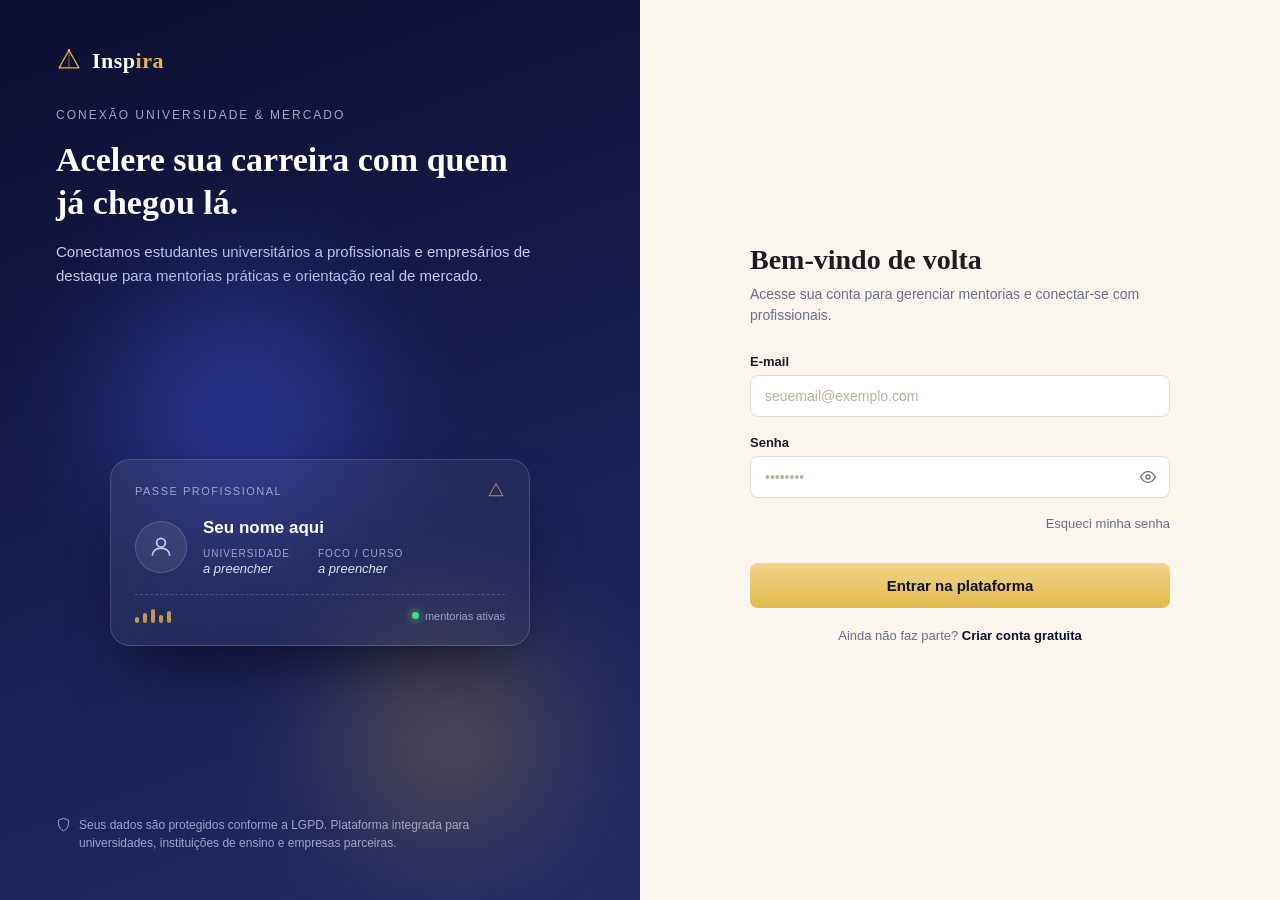
==== index.html @ ce5741e1 "Primeiro commit" ====
<!DOCTYPE html>
<html lang="pt-BR">
<head>
<meta charset="UTF-8">
<meta name="viewport" content="width=device-width, initial-scale=1.0">
<title>Inspira — Mentoria e Conexão com o Mercado</title>
<link rel="stylesheet" href="style.css">
</head>
<body>

<div class="screen">
  <!-- Painel esquerdo -->
  <div class="panel-left" id="panelLeft">
    <div class="brand">
      <svg class="brand-mark" viewBox="0 0 34 34" fill="none">
        <path d="M17 3L30 26H4L17 3Z" stroke="#E0B84A" stroke-width="1.6" stroke-linejoin="round"/>
        <path d="M17 3V26" stroke="#E0B84A" stroke-width="1.2" opacity="0.6"/>
        <circle cx="17" cy="3" r="1.6" fill="#E0B84A"/>
      </svg>
      <span class="brand-name">Insp<em>ira</em></span>
    </div>

    <div class="hero-copy">
      <p class="eyebrow">Conexão Universidade & Mercado</p>
      <h1>Acelere sua carreira com quem já chegou lá.</h1>
      <p>Conectamos estudantes universitários a profissionais e empresários de destaque para mentorias práticas e orientação real de mercado.</p>
    </div>

    <div class="card-stage" id="cardStage">
      <div class="blob blob-a"></div>
      <div class="blob blob-b"></div>
      <div class="id-card" id="idCard">
        <div class="id-top-row id-card-top">
          <span class="id-tag">Passe Profissional</span>
          <svg class="id-mark" viewBox="0 0 34 34" fill="none">
            <path d="M17 3L30 26H4L17 3Z" stroke="#E0B84A" stroke-width="1.8" stroke-linejoin="round"/>
          </svg>
        </div>
        <div class="id-body">
          <div class="id-avatar">
            <svg viewBox="0 0 24 24" fill="none"><circle cx="12" cy="8" r="4" stroke="#C7CCEA" stroke-width="1.6"/><path d="M4 20c0-4.4 3.6-7 8-7s8 2.6 8 7" stroke="#C7CCEA" stroke-width="1.6"/></svg>
          </div>
          <div class="id-info">
            <p class="id-name">Seu nome aqui</p>
            <div class="id-row">
              <div>
                <p class="id-field-label">Universidade</p>
                <p class="id-field-value">a preencher</p>
              </div>
              <div>
                <p class="id-field-label">Foco / Curso</p>
                <p class="id-field-value">a preencher</p>
              </div>
            </div>
          </div>
        </div>
        <hr class="id-divider">
        <div class="id-bottom">
          <div class="id-bars">
            <span style="height:6px;"></span><span style="height:10px;"></span>
            <span style="height:14px;"></span><span style="height:8px;"></span>
            <span style="height:12px;"></span>
          </div>
          <div class="id-status"><i></i> mentorias ativas</div>
        </div>
      </div>
    </div>

    <div class="privacy-note">
      <svg width="15" height="15" viewBox="0 0 24 24" fill="none"><path d="M12 2L4 5v6c0 5 3.4 9 8 11 4.6-2 8-6 8-11V5l-8-3Z" stroke="#9EA4C8" stroke-width="1.5"/></svg>
      <span>Seus dados são protegidos conforme a LGPD. Plataforma integrada para universidades, instituições de ensino e empresas parceiras.</span>
    </div>
  </div>

  <!-- Painel direito -->
  <div class="panel-right">
    <div class="form-wrap">

      <!-- Login -->
      <div class="form-panel active" id="panelLogin">
        <h2 class="title">Bem-vindo de volta</h2>
        <p class="subtitle">Acesse sua conta para gerenciar mentorias e conectar-se com profissionais.</p>

        <div class="field">
          <label for="loginEmail">E-mail</label>
          <input type="email" id="loginEmail" placeholder="seuemail@exemplo.com">
        </div>

        <div class="field">
          <label for="loginPass">Senha</label>
          <div class="input-wrap">
            <input type="password" id="loginPass" placeholder="••••••••">
            <button type="button" class="toggle-pass" data-target="loginPass" title="Mostrar/ocultar senha">
              <svg class="eye-icon" width="16" height="16" viewBox="0 0 24 24" fill="none" stroke="currentColor" stroke-width="2">
                <path d="M1 12s4-8 11-8 11 8 11 8-4 8-11 8-11-8-11-8z"/><circle cx="12" cy="12" r="3"/>
              </svg>
            </button>
          </div>
        </div>

        <div class="row-between">
          <a class="link-muted" id="goForgot">Esqueci minha senha</a>
        </div>

        <button class="btn-primary" type="button">Entrar na plataforma</button>

        <p class="switch-line">Ainda não faz parte? <a id="goSignup">Criar conta gratuita</a></p>
      </div>

      <!-- Cadastro -->
      <div class="form-panel" id="panelSignup">
        <h2 class="title">Junte-se ao ecossistema</h2>
        <p class="subtitle">Inicie sua jornada de mentoria com líderes e especialistas do mercado.</p>

        <div class="field">
          <label for="signupName">Nome completo</label>
          <input type="text" id="signupName" placeholder="Como você deseja ser chamado">
          <p class="help-text" id="nameHelp">Informe seu nome e sobrenome.</p>
        </div>

        <div class="field-grid">
          <div class="field">
            <label for="signupUni">Universidade / Instituição</label>
            <input type="text" id="signupUni" placeholder="Ex: USP / FIAP">
          </div>
          <div class="field">
            <label for="signupCurso">Curso</label>
            <input type="text" id="signupCurso" placeholder="Ex: Engenharia">
          </div>
        </div>

        <div class="field-grid">
          <div class="field">
            <label for="signupEmail">E-mail</label>
            <input type="email" id="signupEmail" placeholder="seuemail@exemplo.com">
          </div>
          <div class="field">
            <label for="signupPhone">WhatsApp</label>
            <input type="tel" id="signupPhone" placeholder="(11) 91234-5678">
          </div>
        </div>

        <div class="field">
          <label for="signupPass">Senha</label>
          <div class="input-wrap">
            <input type="password" id="signupPass" placeholder="Crie uma senha segura">
            <button type="button" class="toggle-pass" data-target="signupPass" title="Mostrar/ocultar senha">
              <svg class="eye-icon" width="16" height="16" viewBox="0 0 24 24" fill="none" stroke="currentColor" stroke-width="2">
                <path d="M1 12s4-8 11-8 11 8 11 8-4 8-11 8-11-8-11-8z"/><circle cx="12" cy="12" r="3"/>
              </svg>
            </button>
          </div>
          <p class="help-text" id="passHelp">A senha deve ter 8 dígitos, contendo pelo menos um número e uma letra maiúscula.</p>
        </div>

        <button class="btn-primary" id="signupSubmit" type="button">Cadastrar e começar</button>

        <p class="switch-line">Já possui cadastro? <a id="goLogin">Entrar</a></p>
      </div>

      <!-- Multifator via WhatsApp (MFA) -->
      <div class="form-panel" id="panelMFA">
        <h2 class="title">Verifique seu WhatsApp</h2>
        <p class="subtitle">Enviamos um código de 6 dígitos para o número <strong id="displayPhone"></strong>. Insira-o abaixo para concluir o cadastro.</p>

        <div class="field">
          <label for="mfaCode">Código de verificação</label>
          <input type="text" id="mfaCode" placeholder="000000" maxlength="6" style="text-align: center; letter-spacing: 6px; font-size: 18px; font-weight: bold;">
        </div>

        <button class="btn-primary" id="mfaSubmit" type="button">Validar código</button>

        <p class="switch-line">Não recebeu? <a id="resendCode">Reenviar código</a></p>
        <p class="switch-line" style="margin-top: 10px;"><a id="goBackSignup">Voltar e corrigir número</a></p>
      </div>

      <!-- Esqueci a Senha -->
      <div class="form-panel" id="panelForgot">
        <h2 class="title">Recuperação de Senha</h2>
        <p class="subtitle">Informe o e-mail cadastrado. Enviaremos um link seguro para você redefinir sua senha.</p>

        <div class="field">
          <label for="forgotEmail">E-mail</label>
          <input type="email" id="forgotEmail" placeholder="seuemail@exemplo.com">
        </div>

        <button class="btn-primary" type="button">Enviar link de recuperação</button>

        <p class="switch-line"><a id="goBackLogin">Voltar para o Login</a></p>
      </div>

    </div>
  </div>

</div>

<!-- VLIBRAS -->
<div vw class="enabled">
  <div vw-access-button></div>
  <div vw-plugin-wrapper>
    <div class="plugin-wrapper"></div>
  </div>
</div>
<script src="https://vlibras.gov.br/app/vlibras-plugin.js"></script>
<script>
  new window.VLibras.Widget('https://vlibras.gov.br/app');
</script>

<script src="script.js"></script>
</body>
</html>
---- style.css ----
:root {
  --navy-900: #0c0f2e;
  --navy-800: #12163f;
  --navy-700: #1a2054;
  --gold: #E0B84A;
  --gold-soft: #f0d68a;
  --cream: #faf6ee;
  --cream-dark: #f1ead9;
  --ink: #1c1c22;
  --muted: #6b6f8a;
  --muted-light: #9EA4C8;
  --line: #e7e0d0;
  --field-bg: #ffffff;
  --field-border: #e3ddcd;
  --radius-lg: 20px;
  --radius-md: 12px;
  --radius-sm: 8px;
  --font-serif: Georgia, 'Times New Roman', serif;
  --font-sans: -apple-system, BlinkMacSystemFont, 'Segoe UI', Roboto, Helvetica, Arial, sans-serif;
}

* {
  box-sizing: border-box;
}

/* Base: no desktop a tela é travada (100vh, sem scroll na página).
   No mobile isso é liberado nas media queries abaixo. */
html, body {
  margin: 0;
  padding: 0;
  font-family: var(--font-sans);
  color: var(--ink);
  background: var(--cream);
  height: 100%;
  min-height: 100vh;
}

body {
  overflow: hidden;
}

/* ==========================================================================
   Layout geral
   ========================================================================== */

.screen {
  display: flex;
  min-height: 100vh;
  height: 100vh;
  width: 100%;
  overflow: hidden;
}

.panel-left,
.panel-right {
  flex: 1 1 50%;
  min-width: 0;
}

/* ==========================================================================
   Painel esquerdo
   ========================================================================== */

.panel-left {
  position: relative;
  overflow: hidden;
  background: linear-gradient(160deg, var(--navy-900) 0%, var(--navy-700) 60%, #232a63 100%);
  color: #fff;
  padding: 48px 56px;
  display: flex;
  flex-direction: column;
  justify-content: flex-start;
  gap: 32px;
}

/* Logo */
.brand {
  display: flex;
  align-items: center;
  gap: 10px;
  flex-shrink: 0;
}

.brand-mark {
  width: 26px;
  height: 26px;
}

.brand-name {
  font-family: var(--font-serif);
  font-size: 22px;
  font-weight: 700;
  color: #fff;
  letter-spacing: 0.5px;
}

.brand-name em {
  font-style: normal;
  color: var(--gold);
}

/* Texto de apresentação */
.hero-copy {
  max-width: 480px;
  flex-shrink: 0;
}

.hero-copy .eyebrow {
  text-transform: uppercase;
  letter-spacing: 2px;
  font-size: 12px;
  color: var(--muted-light);
  margin: 0 0 14px;
}

.hero-copy h1 {
  font-family: var(--font-serif);
  font-size: 34px;
  line-height: 1.25;
  margin: 0 0 16px;
  color: #fff;
}

.hero-copy p {
  font-size: 15px;
  line-height: 1.6;
  color: #c7ccea;
  margin: 0;
}

/* Palco 3D do card */
.card-stage {
  position: relative;
  flex: 1;
  min-height: 220px;
  display: flex;
  align-items: center;
  justify-content: center;
  perspective: 1000px;
}

.blob {
  position: absolute;
  border-radius: 50%;
  filter: blur(60px);
  opacity: 0.45;
  z-index: 0;
}

.blob-a {
  width: 260px;
  height: 260px;
  background: #3a4bd6;
  top: -40px;
  left: 10%;
}

.blob-b {
  width: 220px;
  height: 220px;
  background: var(--gold);
  bottom: -60px;
  right: 5%;
  opacity: 0.25;
}

/* Carteirinha */
.id-card {
  position: relative;
  z-index: 1;
  width: 100%;
  max-width: 420px;
  background: linear-gradient(155deg, rgba(255,255,255,0.08), rgba(255,255,255,0.02));
  border: 1px solid rgba(255,255,255,0.15);
  border-radius: var(--radius-lg);
  padding: 22px 24px;
  backdrop-filter: blur(6px);
  box-shadow: 0 30px 60px -20px rgba(0,0,0,0.6);
  transition: transform 0.3s ease;
}

.id-card:hover {
  transform: translateY(-4px) rotateX(2deg);
}

.id-top-row,
.id-card-top {
  display: flex;
  align-items: center;
  justify-content: space-between;
  margin-bottom: 18px;
}

.id-tag {
  font-size: 11px;
  text-transform: uppercase;
  letter-spacing: 1.5px;
  color: var(--muted-light);
}

.id-mark {
  width: 18px;
  height: 18px;
  opacity: 0.8;
}

.id-body {
  display: flex;
  align-items: center;
  gap: 16px;
}

.id-avatar {
  width: 52px;
  height: 52px;
  border-radius: 50%;
  background: rgba(255,255,255,0.08);
  border: 1px solid rgba(255,255,255,0.15);
  display: flex;
  align-items: center;
  justify-content: center;
  flex-shrink: 0;
}

.id-avatar svg {
  width: 26px;
  height: 26px;
}

.id-info {
  flex: 1;
  min-width: 0;
}

.id-name {
  margin: 0 0 10px;
  font-size: 17px;
  font-weight: 600;
  color: #fff;
}

.id-row {
  display: flex;
  gap: 28px;
}

.id-field-label {
  margin: 0 0 2px;
  font-size: 10px;
  text-transform: uppercase;
  letter-spacing: 1px;
  color: var(--muted-light);
}

.id-field-value {
  margin: 0;
  font-size: 13px;
  color: #dcdfef;
  font-style: italic;
}

.id-divider {
  border: none;
  border-top: 1px dashed rgba(255,255,255,0.18);
  margin: 18px 0 14px;
}

.id-bottom {
  display: flex;
  align-items: center;
  justify-content: space-between;
}

.id-bars {
  display: flex;
  align-items: flex-end;
  gap: 4px;
}

.id-bars span {
  width: 4px;
  background: var(--gold);
  border-radius: 2px;
  opacity: 0.8;
  display: inline-block;
}

.id-status {
  display: flex;
  align-items: center;
  gap: 6px;
  font-size: 11px;
  color: var(--muted-light);
}

.id-status i {
  width: 7px;
  height: 7px;
  border-radius: 50%;
  background: #4ade80;
  display: inline-block;
  box-shadow: 0 0 8px #4ade80;
}

/* Nota de privacidade */
.privacy-note {
  display: flex;
  align-items: flex-start;
  gap: 8px;
  font-size: 12px;
  line-height: 1.5;
  color: var(--muted-light);
  max-width: 480px;
  flex-shrink: 0;
}

.privacy-note svg {
  flex-shrink: 0;
  margin-top: 1px;
}

/* ==========================================================================
   Painel direito
   ========================================================================== */

.panel-right {
  background: var(--cream);
  display: flex;
  align-items: center;
  justify-content: center;
  padding: 48px 40px;
  overflow-y: auto; /* Permite rolagem apenas no painel do formulário, se a tela for pequena */
}

.panel-right::-webkit-scrollbar {
  display: none; /* Oculta a barra de rolagem visualmente no painel direito */
}

.form-wrap {
  width: 100%;
  max-width: 420px;
}

/* Abas Entrar / Criar conta (Caso volte a usar o estilo em pílula) */
.tabs {
  display: inline-flex;
  background: var(--cream-dark);
  border-radius: 999px;
  padding: 4px;
  margin-bottom: 32px;
}

.tab {
  appearance: none;
  border: none;
  background: transparent;
  cursor: pointer;
  font-family: var(--font-sans);
  font-size: 14px;
  font-weight: 600;
  padding: 10px 22px;
  border-radius: 999px;
  color: var(--muted);
  transition: background 0.2s ease, color 0.2s ease;
}

.tab.active {
  background: var(--navy-900);
  color: #fff;
}

/* Painéis de formulário — só o .active fica visível */
.form-panel {
  display: none;
}

.form-panel.active {
  display: block;
}

.title {
  font-family: var(--font-serif);
  font-size: 28px;
  margin: 0 0 8px;
  color: var(--ink);
}

.subtitle {
  font-size: 14px;
  line-height: 1.5;
  color: var(--muted);
  margin: 0 0 28px;
}

/* Campos de formulário */
.field {
  margin-bottom: 18px;
}

.field-grid {
  display: grid;
  grid-template-columns: 1fr 1fr;
  gap: 16px;
}

.field-grid .field {
  margin-bottom: 0;
}

label {
  display: block;
  font-size: 13px;
  font-weight: 600;
  margin-bottom: 6px;
  color: var(--ink);
}

input[type="text"],
input[type="email"],
input[type="tel"],
input[type="password"] {
  width: 100%;
  padding: 12px 14px;
  border: 1px solid var(--field-border);
  border-radius: var(--radius-sm);
  background: var(--field-bg);
  font-size: 14px;
  font-family: var(--font-sans);
  color: var(--ink);
  outline: none;
  transition: border-color 0.2s ease, box-shadow 0.2s ease;
}

input[type="text"]:focus,
input[type="email"]:focus,
input[type="tel"]:focus,
input[type="password"]:focus {
  border-color: var(--gold);
  box-shadow: 0 0 0 3px rgba(224,184,74,0.25);
}

input::placeholder {
  color: #b9b3a0;
}

.field-grid input {
  min-width: 0;
}

/* Remove o ícone padrão de visualização de senha do navegador (Edge, etc) */
input[type="password"]::-ms-reveal,
input[type="password"]::-ms-clear {
  display: none;
}

/* Campo com botão de olho */
.input-wrap {
  position: relative;
}

.input-wrap input {
  padding-right: 44px;
}

.toggle-pass {
  position: absolute;
  right: 10px;
  top: 50%;
  transform: translateY(-50%);
  background: none;
  border: none;
  cursor: pointer;
  color: var(--muted);
  padding: 4px;
  display: flex;
  align-items: center;
  justify-content: center;
}

.toggle-pass:hover {
  color: var(--ink);
}

.eye-icon {
  display: block;
}

/* Estilos de Validação (Textos de ajuda) */
.help-text {
  font-size: 11px;
  color: #666;
  margin-top: 6px;
  line-height: 1.4;
  transition: color 0.3s ease;
}

.error-text {
  color: #d9534f !important;
}

.success-text {
  color: #5cb85c !important;
}

/* Linha com "esqueci minha senha" e links */
.row-between {
  display: flex;
  justify-content: flex-end;
  margin-bottom: 24px;
}

.link-muted {
  font-size: 13px;
  color: var(--muted);
  text-decoration: none;
  cursor: pointer;
}

.link-muted:hover {
  text-decoration: underline;
}

/* Botão principal */
.btn-primary {
  width: 100%;
  padding: 14px 20px;
  border: none;
  border-radius: var(--radius-sm);
  background: linear-gradient(180deg, var(--gold-soft), var(--gold));
  color: var(--navy-900);
  font-size: 15px;
  font-weight: 700;
  cursor: pointer;
  transition: transform 0.15s ease, box-shadow 0.15s ease;
  margin-top: 8px;
}

.btn-primary:hover {
  transform: translateY(-1px);
  box-shadow: 0 10px 20px -8px rgba(224,184,74,0.6);
}

.btn-primary:active {
  transform: translateY(0);
}

/* Linha de troca entre login/cadastro e esqueci a senha */
.switch-line {
  text-align: center;
  font-size: 13px;
  color: var(--muted);
  margin-top: 20px;
}

.switch-line a {
  color: var(--navy-900);
  font-weight: 700;
  text-decoration: none;
  cursor: pointer;
}

.switch-line a:hover {
  text-decoration: underline;
}

/* ==========================================================================
   Responsivo
   ========================================================================== */

/* Tablets e celulares grandes: empilha os painéis e libera o scroll da
   página inteira (antes ficava travado em 100vh e o conteúdo se sobrepunha) */
@media (max-width: 900px) {
  html, body {
    height: auto;
    min-height: 100vh;
    overflow-y: auto;
    overflow-x: hidden;
    /* Rolagem por toque com inércia (iOS) */
    -webkit-overflow-scrolling: touch;
    /* Oculta a barra de rolagem lateral (Firefox / IE-Edge legado) */
    scrollbar-width: none;
    -ms-overflow-style: none;
  }

  /* Oculta a barra de rolagem lateral (Chrome, Safari, Edge Chromium) */
  html::-webkit-scrollbar,
  body::-webkit-scrollbar {
    display: none;
    width: 0;
    height: 0;
  }

  .screen {
    flex-direction: column;
    height: auto;
    min-height: 100vh;
    overflow: visible;
  }

  .panel-left,
  .panel-right {
    flex: none;
    width: 100%;
  }

  .panel-left {
    padding: 40px 28px;
    gap: 24px;
  }

  .hero-copy h1 {
    font-size: 28px;
  }

  /* O palco decorativo da carteirinha (blobs + id-card) some no fluxo
     de altura automática; reduzimos a altura mínima para não ocupar
     tanto espaço vertical no celular */
  .card-stage {
    min-height: 160px;
    padding: 20px 0;
  }

  .id-card {
    padding: 18px 20px;
  }

  .panel-right {
    padding: 40px 24px;
    overflow-y: visible;
  }

  .field-grid {
    grid-template-columns: 1fr;
  }
}

/* Celulares médios */
@media (max-width: 600px) {
  .panel-left {
    padding: 32px 22px;
    gap: 20px;
  }

  .brand-name {
    font-size: 20px;
  }

  .hero-copy .eyebrow {
    font-size: 11px;
  }

  .hero-copy h1 {
    font-size: 24px;
    line-height: 1.3;
  }

  .hero-copy p {
    font-size: 14px;
  }

  /* Esconde a carteirinha decorativa em telas pequenas: em celulares o
     espaço vertical é escasso e o cartão de exemplo não é essencial,
     apenas ilustrativo */
  .card-stage {
    display: none;
  }

  .privacy-note {
    font-size: 11px;
  }

  .panel-right {
    padding: 32px 18px;
  }

  .title {
    font-size: 24px;
  }

  .subtitle {
    font-size: 13px;
    margin-bottom: 22px;
  }

  .btn-primary {
    padding: 13px 18px;
    font-size: 14px;
  }
}

/* Celulares pequenos */
@media (max-width: 380px) {
  .panel-left {
    padding: 26px 16px;
  }

  .hero-copy h1 {
    font-size: 21px;
  }

  .panel-right {
    padding: 26px 14px;
  }

  .title {
    font-size: 21px;
  }
}
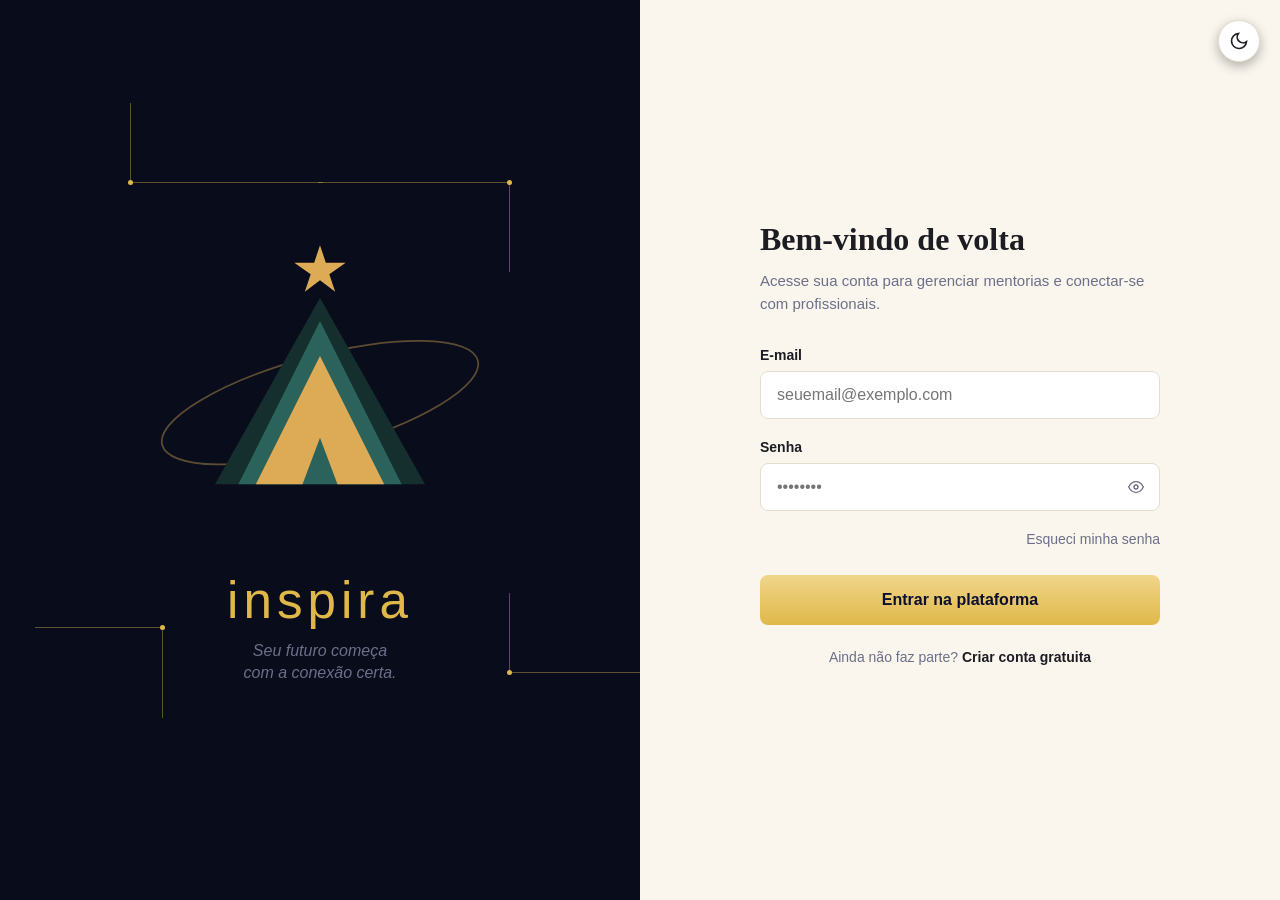
==== commit 5b23d2f4: "sua mensagem descrevendo a alteração" ====
--- a/index.html
+++ b/index.html
@@ -1,83 +1,58 @@
 <!DOCTYPE html>
 <html lang="pt-BR">
 <head>
-<meta charset="UTF-8">
-<meta name="viewport" content="width=device-width, initial-scale=1.0">
-<title>Inspira — Mentoria e Conexão com o Mercado</title>
-<link rel="stylesheet" href="style.css">
+  <meta charset="UTF-8">
+  <meta name="viewport" content="width=device-width, initial-scale=1.0">
+  <title>Inspira — Login</title>
+  <link rel="stylesheet" href="css/style.css">
 </head>
 <body>
 
+<!-- BOTÃO FLUTUANTE DARK MODE -->
+<button class="theme-toggle" id="themeToggleBtn" title="Alternar Modo Escuro">
+  <svg id="themeIcon" width="20" height="20" viewBox="0 0 24 24" fill="none" stroke="currentColor" stroke-width="2">
+    <path d="M21 12.79A9 9 0 1 1 11.21 3 7 7 0 0 0 21 12.79z"></path>
+  </svg>
+</button>
+
 <div class="screen">
-  <!-- Painel esquerdo -->
-  <div class="panel-left" id="panelLeft">
-    <div class="brand">
-      <svg class="brand-mark" viewBox="0 0 34 34" fill="none">
-        <path d="M17 3L30 26H4L17 3Z" stroke="#E0B84A" stroke-width="1.6" stroke-linejoin="round"/>
-        <path d="M17 3V26" stroke="#E0B84A" stroke-width="1.2" opacity="0.6"/>
-        <circle cx="17" cy="3" r="1.6" fill="#E0B84A"/>
-      </svg>
-      <span class="brand-name">Insp<em>ira</em></span>
-    </div>
+  <!-- PAINEL ESQUERDO: Logo SVG e conexões animadas -->
+  <div class="panel-left">
+    <div class="hero-section">
+        
+        <!-- Fundo Estrelado com Linhas -->
+        <div class="nodes-container">
+            <div class="node n1" title="Conexão 1"></div>
+            <div class="node n2" title="Conexão 2"></div>
+            <div class="node n3" title="Conexão 3"></div>
+            <div class="node n4" title="Conexão 4"></div>
+        </div>
 
-    <div class="hero-copy">
-      <p class="eyebrow">Conexão Universidade & Mercado</p>
-      <h1>Acelere sua carreira com quem já chegou lá.</h1>
-      <p>Conectamos estudantes universitários a profissionais e empresários de destaque para mentorias práticas e orientação real de mercado.</p>
-    </div>
+        <!-- Logo Construído em SVG -->
+        <div class="logo-container">
+            <svg viewBox="0 0 300 300" width="100%" height="100%">
+                <ellipse cx="150" cy="160" rx="140" ry="40" fill="none" stroke="rgba(221, 170, 85, 0.4)" stroke-width="1.5" transform="rotate(-15 150 160)" />
+                <polygon points="60,230 240,230 150,70" fill="#152E2E" />
+                <polygon points="80,230 220,230 150,90" fill="#2B625C" />
+                <path d="M 150 120 L 205 230 L 165 230 L 150 190 L 135 230 L 95 230 Z" fill="#DDAA55" />
+                <!-- Estrela Principal -->
+                <polygon class="main-star" points="150,25 155,40 172,40 158,50 163,65 150,55 137,65 142,50 128,40 145,40" fill="#DDAA55" />
+            </svg>
+        </div>
 
-    <div class="card-stage" id="cardStage">
-      <div class="blob blob-a"></div>
-      <div class="blob blob-b"></div>
-      <div class="id-card" id="idCard">
-        <div class="id-top-row id-card-top">
-          <span class="id-tag">Passe Profissional</span>
-          <svg class="id-mark" viewBox="0 0 34 34" fill="none">
-            <path d="M17 3L30 26H4L17 3Z" stroke="#E0B84A" stroke-width="1.8" stroke-linejoin="round"/>
-          </svg>
-        </div>
-        <div class="id-body">
-          <div class="id-avatar">
-            <svg viewBox="0 0 24 24" fill="none"><circle cx="12" cy="8" r="4" stroke="#C7CCEA" stroke-width="1.6"/><path d="M4 20c0-4.4 3.6-7 8-7s8 2.6 8 7" stroke="#C7CCEA" stroke-width="1.6"/></svg>
-          </div>
-          <div class="id-info">
-            <p class="id-name">Seu nome aqui</p>
-            <div class="id-row">
-              <div>
-                <p class="id-field-label">Universidade</p>
-                <p class="id-field-value">a preencher</p>
-              </div>
-              <div>
-                <p class="id-field-label">Foco / Curso</p>
-                <p class="id-field-value">a preencher</p>
-              </div>
-            </div>
-          </div>
-        </div>
-        <hr class="id-divider">
-        <div class="id-bottom">
-          <div class="id-bars">
-            <span style="height:6px;"></span><span style="height:10px;"></span>
-            <span style="height:14px;"></span><span style="height:8px;"></span>
-            <span style="height:12px;"></span>
-          </div>
-          <div class="id-status"><i></i> mentorias ativas</div>
-        </div>
-      </div>
-    </div>
+        <!-- Textos da Marca -->
+        <h1 class="brand-title">inspira</h1>
+        <p class="brand-subtitle">Seu futuro começa<br>com a conexão certa.</p>
 
-    <div class="privacy-note">
-      <svg width="15" height="15" viewBox="0 0 24 24" fill="none"><path d="M12 2L4 5v6c0 5 3.4 9 8 11 4.6-2 8-6 8-11V5l-8-3Z" stroke="#9EA4C8" stroke-width="1.5"/></svg>
-      <span>Seus dados são protegidos conforme a LGPD. Plataforma integrada para universidades, instituições de ensino e empresas parceiras.</span>
     </div>
   </div>
 
-  <!-- Painel direito -->
+  <!-- PAINEL DIREITO: Formulários -->
   <div class="panel-right">
     <div class="form-wrap">
 
-      <!-- Login -->
-      <div class="form-panel active" id="panelLogin">
+      <!-- ===================== LOGIN ===================== -->
+      <div id="panelLogin" class="form-panel active">
         <h2 class="title">Bem-vindo de volta</h2>
         <p class="subtitle">Acesse sua conta para gerenciar mentorias e conectar-se com profissionais.</p>
 
@@ -99,85 +74,67 @@
         </div>
 
         <div class="row-between">
-          <a class="link-muted" id="goForgot">Esqueci minha senha</a>
+          <a class="link-muted" id="goForgot" style="cursor: pointer;">Esqueci minha senha</a>
         </div>
 
         <button class="btn-primary" type="button">Entrar na plataforma</button>
 
-        <p class="switch-line">Ainda não faz parte? <a id="goSignup">Criar conta gratuita</a></p>
+        <p class="switch-line">Ainda não faz parte? <a id="goSignup" style="cursor: pointer;">Criar conta gratuita</a></p>
       </div>
 
-      <!-- Cadastro -->
-      <div class="form-panel" id="panelSignup">
-        <h2 class="title">Junte-se ao ecossistema</h2>
-        <p class="subtitle">Inicie sua jornada de mentoria com líderes e especialistas do mercado.</p>
+      <!-- ===================== CADASTRO ===================== -->
+      <div id="panelSignup" class="form-panel">
+        <h2 class="title">Criar conta</h2>
+        <p class="subtitle">Cadastre-se para encontrar mentores e acompanhar sua jornada.</p>
 
         <div class="field">
           <label for="signupName">Nome completo</label>
-          <input type="text" id="signupName" placeholder="Como você deseja ser chamado">
-          <p class="help-text" id="nameHelp">Informe seu nome e sobrenome.</p>
+          <input type="text" id="signupName" placeholder="Seu nome completo">
+          <p class="help-text" id="nameHelp">Digite nome e sobrenome.</p>
         </div>
 
-        <div class="field-grid">
-          <div class="field">
-            <label for="signupUni">Universidade / Instituição</label>
-            <input type="text" id="signupUni" placeholder="Ex: USP / FIAP">
-          </div>
-          <div class="field">
-            <label for="signupCurso">Curso</label>
-            <input type="text" id="signupCurso" placeholder="Ex: Engenharia">
-          </div>
+        <div class="field">
+          <label for="signupUni">Universidade</label>
+          <input type="text" id="signupUni" placeholder="Nome da sua universidade">
         </div>
 
-        <div class="field-grid">
-          <div class="field">
-            <label for="signupEmail">E-mail</label>
-            <input type="email" id="signupEmail" placeholder="seuemail@exemplo.com">
-          </div>
-          <div class="field">
-            <label for="signupPhone">WhatsApp</label>
-            <input type="tel" id="signupPhone" placeholder="(11) 91234-5678">
-          </div>
+        <div class="field">
+          <label for="signupCurso">Curso</label>
+          <input type="text" id="signupCurso" placeholder="Seu curso">
+        </div>
+
+        <div class="field">
+          <label for="signupEmail">E-mail</label>
+          <input type="email" id="signupEmail" placeholder="seuemail@exemplo.com">
+        </div>
+
+        <div class="field">
+          <label for="signupPhone">Telefone</label>
+          <input type="tel" id="signupPhone" placeholder="(00) 00000-0000">
         </div>
 
         <div class="field">
           <label for="signupPass">Senha</label>
           <div class="input-wrap">
-            <input type="password" id="signupPass" placeholder="Crie uma senha segura">
+            <input type="password" id="signupPass" placeholder="••••••••">
             <button type="button" class="toggle-pass" data-target="signupPass" title="Mostrar/ocultar senha">
               <svg class="eye-icon" width="16" height="16" viewBox="0 0 24 24" fill="none" stroke="currentColor" stroke-width="2">
                 <path d="M1 12s4-8 11-8 11 8 11 8-4 8-11 8-11-8-11-8z"/><circle cx="12" cy="12" r="3"/>
               </svg>
             </button>
           </div>
-          <p class="help-text" id="passHelp">A senha deve ter 8 dígitos, contendo pelo menos um número e uma letra maiúscula.</p>
+          <p class="help-text" id="passHelp">Mínimo de 8 caracteres, 1 número e 1 letra maiúscula.</p>
         </div>
 
-        <button class="btn-primary" id="signupSubmit" type="button">Cadastrar e começar</button>
+        <button class="btn-primary" type="button" id="signupSubmit">Criar conta</button>
 
-        <p class="switch-line">Já possui cadastro? <a id="goLogin">Entrar</a></p>
+        <p class="switch-line">Já tem conta? <a id="goLogin" style="cursor: pointer;">Entrar</a></p>
       </div>
 
-      <!-- Multifator via WhatsApp (MFA) -->
-      <div class="form-panel" id="panelMFA">
-        <h2 class="title">Verifique seu WhatsApp</h2>
-        <p class="subtitle">Enviamos um código de 6 dígitos para o número <strong id="displayPhone"></strong>. Insira-o abaixo para concluir o cadastro.</p>
-
-        <div class="field">
-          <label for="mfaCode">Código de verificação</label>
-          <input type="text" id="mfaCode" placeholder="000000" maxlength="6" style="text-align: center; letter-spacing: 6px; font-size: 18px; font-weight: bold;">
-        </div>
-
-        <button class="btn-primary" id="mfaSubmit" type="button">Validar código</button>
-
-        <p class="switch-line">Não recebeu? <a id="resendCode">Reenviar código</a></p>
-        <p class="switch-line" style="margin-top: 10px;"><a id="goBackSignup">Voltar e corrigir número</a></p>
-      </div>
-
-      <!-- Esqueci a Senha -->
-      <div class="form-panel" id="panelForgot">
-        <h2 class="title">Recuperação de Senha</h2>
-        <p class="subtitle">Informe o e-mail cadastrado. Enviaremos um link seguro para você redefinir sua senha.</p>
+      <!-- ===================== ESQUECI MINHA SENHA ===================== -->
+      <div id="panelForgot" class="form-panel">
+        <h2 class="title">Recuperar senha</h2>
+        <p class="subtitle">Informe seu e-mail cadastrado para receber o link de recuperação.</p>
 
         <div class="field">
           <label for="forgotEmail">E-mail</label>
@@ -186,26 +143,28 @@
 
         <button class="btn-primary" type="button">Enviar link de recuperação</button>
 
-        <p class="switch-line"><a id="goBackLogin">Voltar para o Login</a></p>
+        <p class="switch-line"><a id="goBackLogin" style="cursor: pointer;">Voltar para login</a></p>
+      </div>
+
+      <!-- ===================== VERIFICAÇÃO MFA ===================== -->
+      <div id="panelMFA" class="form-panel">
+        <h2 class="title">Verifique seu telefone</h2>
+        <p class="subtitle">Enviamos um código de 6 dígitos para <strong id="displayPhone"></strong>.</p>
+
+        <div class="field">
+          <label for="mfaCode">Código de verificação</label>
+          <input type="text" id="mfaCode" placeholder="000000" maxlength="6">
+        </div>
+
+        <button class="btn-primary" type="button" id="mfaSubmit">Verificar código</button>
+
+        <p class="switch-line"><a id="goBackSignup" style="cursor: pointer;">Voltar</a></p>
       </div>
 
     </div>
   </div>
-
 </div>
 
-<!-- VLIBRAS -->
-<div vw class="enabled">
-  <div vw-access-button></div>
-  <div vw-plugin-wrapper>
-    <div class="plugin-wrapper"></div>
-  </div>
-</div>
-<script src="https://vlibras.gov.br/app/vlibras-plugin.js"></script>
-<script>
-  new window.VLibras.Widget('https://vlibras.gov.br/app');
-</script>
-
-<script src="script.js"></script>
+<script src="js/script.js"></script>
 </body>
 </html>
--- a/css/style.css
+++ b/css/style.css
@@ -0,0 +1,406 @@
+:root {
+  --bg-dark: #090c1b; 
+  --gold: #E0B84A;
+  --gold-soft: #f0d68a;
+  --cream: #faf6ee;
+  --ink: #1c1c22;
+  --muted: #6b6f8a;
+  --field-bg: #ffffff;
+  --field-border: #e3ddcd;
+  --radius-sm: 8px;
+  --font-serif: Georgia, 'Times New Roman', serif;
+  --font-sans: -apple-system, BlinkMacSystemFont, 'Segoe UI', Roboto, Helvetica, Arial, sans-serif;
+  --gold-glow: #FFE58F;
+}
+
+/* =========================================
+   DARK MODE (MODO ESCURO UNIFICADO)
+   ========================================= */
+body.dark-mode {
+  --cream: #090c1b;      
+  --ink: #f0f2f5;        
+  --muted: #949ab0;      
+  --field-bg: #11152a;   
+  --field-border: #1e2642; 
+}
+
+/* Botão Flutuante de Alternância de Tema */
+.theme-toggle {
+  position: fixed;
+  top: 20px;
+  right: 20px;
+  z-index: 1000;
+  background: var(--field-bg);
+  border: 1px solid var(--field-border);
+  color: var(--ink);
+  width: 42px;
+  height: 42px;
+  border-radius: 50%;
+  display: flex;
+  align-items: center;
+  justify-content: center;
+  cursor: pointer;
+  box-shadow: 0 4px 12px rgba(0,0,0,0.3);
+  transition: transform 0.2s ease, background-color 0.2s ease;
+}
+
+.theme-toggle:hover {
+  transform: scale(1.1);
+}
+
+* {
+  box-sizing: border-box;
+}
+
+/* CORREÇÃO PARA PERMITIR SCROLL NO CELULAR E iOS */
+html {
+  height: 100%;
+}
+
+body {
+  margin: 0;
+  padding: 0;
+  font-family: var(--font-sans);
+  color: var(--ink);
+  background: var(--cream);
+  min-height: 100vh;
+  overflow-x: hidden;
+  overflow-y: auto;
+  -webkit-overflow-scrolling: touch;
+}
+
+/* Estrutura Dividida 50/50 */
+.screen {
+  display: flex;
+  min-height: 100vh;
+  width: 100%;
+}
+
+/* =========================================
+   PAINEL ESQUERDO (ANIMADO: ACENDE E APAGA)
+   ========================================= */
+.panel-left {
+  position: relative;
+  overflow: hidden;
+  flex: 1 1 50%;
+  background-color: var(--bg-dark); 
+  display: flex;
+  justify-content: center;
+  align-items: center;
+  min-height: 450px;
+}
+
+.hero-section {
+  position: relative;
+  width: 100%;
+  height: 100%;
+  display: flex;
+  flex-direction: column;
+  justify-content: center;
+  align-items: center;
+  z-index: 1;
+  padding: 40px 20px;
+}
+
+/* --- LOGO E ESTRELA PRINCIPAL --- */
+.logo-container {
+  position: relative;
+  width: clamp(200px, 35vw, 350px); 
+  aspect-ratio: 1 / 1;
+  display: flex;
+  justify-content: center;
+  align-items: center;
+  z-index: 10;
+}
+
+.main-star {
+  transition: all 0.4s ease-in-out;
+  transform-origin: 150px 45px;
+  cursor: pointer;
+}
+
+.main-star:hover {
+  transform: scale(1.3);
+  filter: drop-shadow(0 0 15px var(--gold-glow)) 
+          drop-shadow(0 0 30px var(--gold));
+}
+
+/* --- TEXTOS DA MARCA --- */
+.brand-title {
+  color: var(--gold);
+  font-size: clamp(2.2rem, 4vw, 3.5rem);
+  font-weight: 400;
+  letter-spacing: 5px;
+  margin: 5px 0 10px 0;
+  text-transform: lowercase;
+}
+
+.brand-subtitle {
+  font-size: 1rem;
+  font-style: italic;
+  text-align: center;
+  line-height: 1.4;
+  margin: 0;
+  color: var(--muted);
+}
+
+/* --- ANIMAÇÃO DE ACENDER E APAGAR SUAVE --- */
+@keyframes acenderApagar {
+  0% { opacity: 0.05; }
+  50% { opacity: 1; filter: drop-shadow(0 0 6px var(--gold-glow)); }
+  100% { opacity: 0.05; }
+}
+
+/* --- ESTRELAS/NÓS DE CONEXÃO NO FUNDO --- */
+.nodes-container {
+  position: absolute;
+  top: 0;
+  left: 0;
+  width: 100%;
+  height: 100%;
+  pointer-events: none;
+}
+
+.node {
+  position: absolute;
+  width: 5px;
+  height: 5px;
+  background-color: var(--gold);
+  border-radius: 50%;
+  pointer-events: auto;
+  cursor: pointer;
+  transition: all 0.3s ease;
+  animation: acenderApagar 4s infinite ease-in-out;
+}
+
+.node:hover {
+  transform: scale(2);
+  background-color: #FFF;
+  box-shadow: 
+      0 0 10px var(--gold-glow),
+      0 0 20px var(--gold-glow),
+      0 0 40px var(--gold);
+  animation: none;
+}
+
+.node::before, .node::after {
+  content: '';
+  position: absolute;
+  background-color: rgba(224, 184, 74, 0.4); 
+  z-index: -1;
+  transition: background-color 0.3s ease;
+  animation: acenderApagar 4s infinite ease-in-out;
+}
+
+.node:hover::before, .node:hover::after {
+  background-color: rgba(255, 229, 143, 0.9);
+  animation: none;
+}
+
+/* Posições das conexões no fundo */
+.n1 { top: 20%; left: 20%; animation-delay: 0s; }
+.n1::before { width: 1px; height: 80px; bottom: 50%; left: 2px; animation-delay: 0.5s; }
+.n1::after { height: 1px; width: 15vw; top: 2px; left: 50%; animation-delay: 1s; }
+
+.n2 { top: 20%; right: 20%; animation-delay: 1.5s; }
+.n2::before { width: 1px; height: 90px; top: 2px; left: 2px; animation-delay: 2s; }
+.n2::after { height: 1px; width: 15vw; top: 2px; right: 50%; animation-delay: 2.5s; }
+
+.n3 { bottom: 30%; left: 25%; animation-delay: 2s; }
+.n3::before { width: 1px; height: 90px; top: 50%; left: 2px; animation-delay: 2.5s; }
+.n3::after { height: 1px; width: 10vw; top: 2px; right: 50%; animation-delay: 3s; }
+
+.n4 { bottom: 25%; right: 20%; animation-delay: 0.8s; }
+.n4::before { width: 1px; height: 80px; bottom: 50%; left: 2px; animation-delay: 1.3s; }
+.n4::after { height: 1px; width: 15vw; top: 2px; left: 50%; animation-delay: 1.8s; }
+
+
+/* =========================================
+   PAINEL DIREITO (FORMULÁRIO)
+   ========================================= */
+.panel-right {
+  flex: 1 1 50%;
+  background: var(--cream);
+  display: flex;
+  align-items: center;
+  justify-content: center;
+  padding: 40px 20px;
+  overflow-y: visible;
+  transition: background-color 0.3s ease;
+}
+
+.form-wrap {
+  width: 100%;
+  max-width: 400px;
+}
+
+.form-panel {
+  display: none;
+}
+
+.form-panel.active {
+  display: block;
+}
+
+.help-text {
+  font-size: 13px;
+  color: var(--muted);
+  margin: 6px 0 0;
+}
+
+.help-text.success-text {
+  color: #2f8f5b;
+}
+
+.help-text.error-text {
+  color: #d9534f;
+}
+
+.title {
+  font-family: var(--font-serif);
+  font-size: clamp(26px, 5vw, 32px);
+  margin: 0 0 12px;
+  color: var(--ink);
+}
+
+.subtitle {
+  font-size: 15px;
+  line-height: 1.5;
+  color: var(--muted);
+  margin: 0 0 32px;
+}
+
+.field {
+  margin-bottom: 20px;
+}
+
+label {
+  display: block;
+  font-size: 14px;
+  font-weight: 600;
+  margin-bottom: 8px;
+  color: var(--ink);
+}
+
+input[type="text"],
+input[type="email"],
+input[type="password"],
+input[type="tel"] {
+  width: 100%;
+  padding: 14px 16px;
+  border: 1px solid var(--field-border);
+  border-radius: var(--radius-sm);
+  background: var(--field-bg);
+  font-size: 16px; /* Evita zoom automático em inputs no iOS */
+  font-family: var(--font-sans);
+  color: var(--ink);
+  outline: none;
+  transition: border-color 0.2s ease, box-shadow 0.2s ease, background-color 0.3s ease, color 0.3s ease;
+}
+
+input:focus {
+  border-color: var(--gold);
+  box-shadow: 0 0 0 3px rgba(224,184,74,0.2);
+}
+
+.input-wrap {
+  position: relative;
+}
+
+.input-wrap input {
+  padding-right: 48px;
+}
+
+.toggle-pass {
+  position: absolute;
+  right: 12px;
+  top: 50%;
+  transform: translateY(-50%);
+  background: none;
+  border: none;
+  cursor: pointer;
+  color: var(--muted);
+  padding: 4px;
+  display: flex;
+  align-items: center;
+  justify-content: center;
+}
+
+input[type="password"]::-ms-reveal {
+  display: none;
+}
+
+.row-between {
+  display: flex;
+  justify-content: flex-end;
+  margin-bottom: 28px;
+}
+
+.link-muted {
+  font-size: 14px;
+  color: var(--muted);
+  text-decoration: none;
+  cursor: pointer;
+}
+
+.link-muted:hover {
+  text-decoration: underline;
+}
+
+.btn-primary {
+  width: 100%;
+  padding: 16px 20px;
+  border: none;
+  border-radius: var(--radius-sm);
+  background: linear-gradient(180deg, var(--gold-soft), var(--gold));
+  color: #0c0f2e;
+  font-size: 16px;
+  font-weight: 700;
+  cursor: pointer;
+  transition: transform 0.15s ease, box-shadow 0.15s ease;
+}
+
+.btn-primary:hover {
+  transform: translateY(-2px);
+  box-shadow: 0 8px 16px -6px rgba(224,184,74,0.5);
+}
+
+.switch-line {
+  text-align: center;
+  font-size: 14px;
+  color: var(--muted);
+  margin-top: 24px;
+}
+
+.switch-line a {
+  color: var(--ink);
+  font-weight: 700;
+  text-decoration: none;
+  cursor: pointer;
+}
+
+.switch-line a:hover {
+  text-decoration: underline;
+}
+
+/* =========================================
+   RESPONSIVO PARA CELULARES E TABLETS (< 900px)
+   ========================================= */
+@media (max-width: 900px) {
+  .screen {
+    flex-direction: column;
+    height: auto;
+  }
+  
+  .panel-left {
+    min-height: 350px;
+    width: 100%;
+    flex: none;
+  }
+
+  .panel-right {
+    width: 100%;
+    flex: none;
+    padding: 32px 20px 50px 20px;
+  }
+}
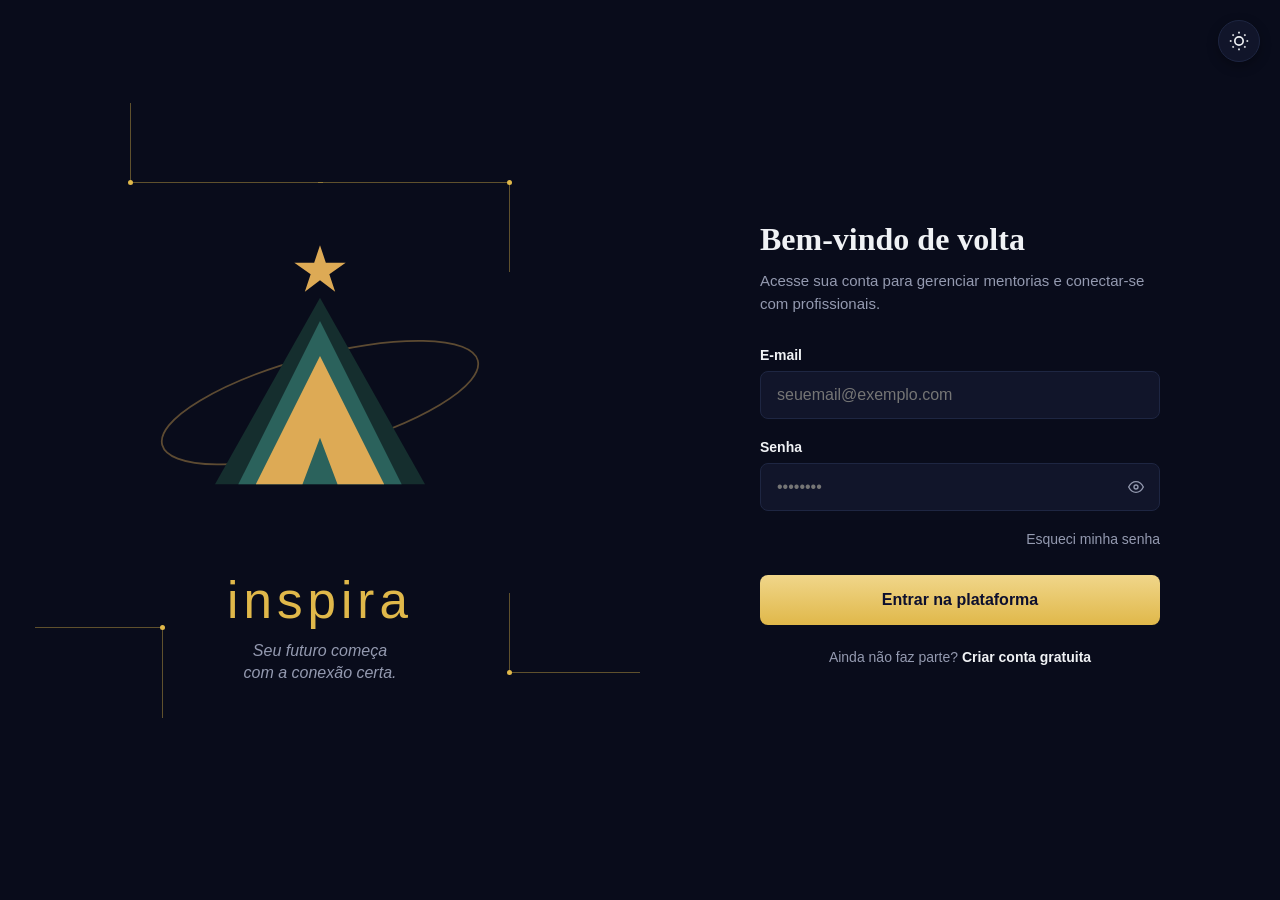
==== commit 742fd147: "Renomeia para index.html" ====
--- a/index.html
+++ b/index.html
@@ -3,7 +3,7 @@
 <head>
   <meta charset="UTF-8">
   <meta name="viewport" content="width=device-width, initial-scale=1.0">
-  <title>Inspira — Login</title>
+  <title>Login</title>
   <link rel="stylesheet" href="css/style.css">
 </head>
 <body>
--- a/css/style.css
+++ b/css/style.css
@@ -383,9 +383,6 @@
   text-decoration: underline;
 }
 
-/* =========================================
-   RESPONSIVO PARA CELULARES E TABLETS (< 900px)
-   ========================================= */
 @media (max-width: 900px) {
   .screen {
     flex-direction: column;
@@ -403,4 +400,4 @@
     flex: none;
     padding: 32px 20px 50px 20px;
   }
-}+}
